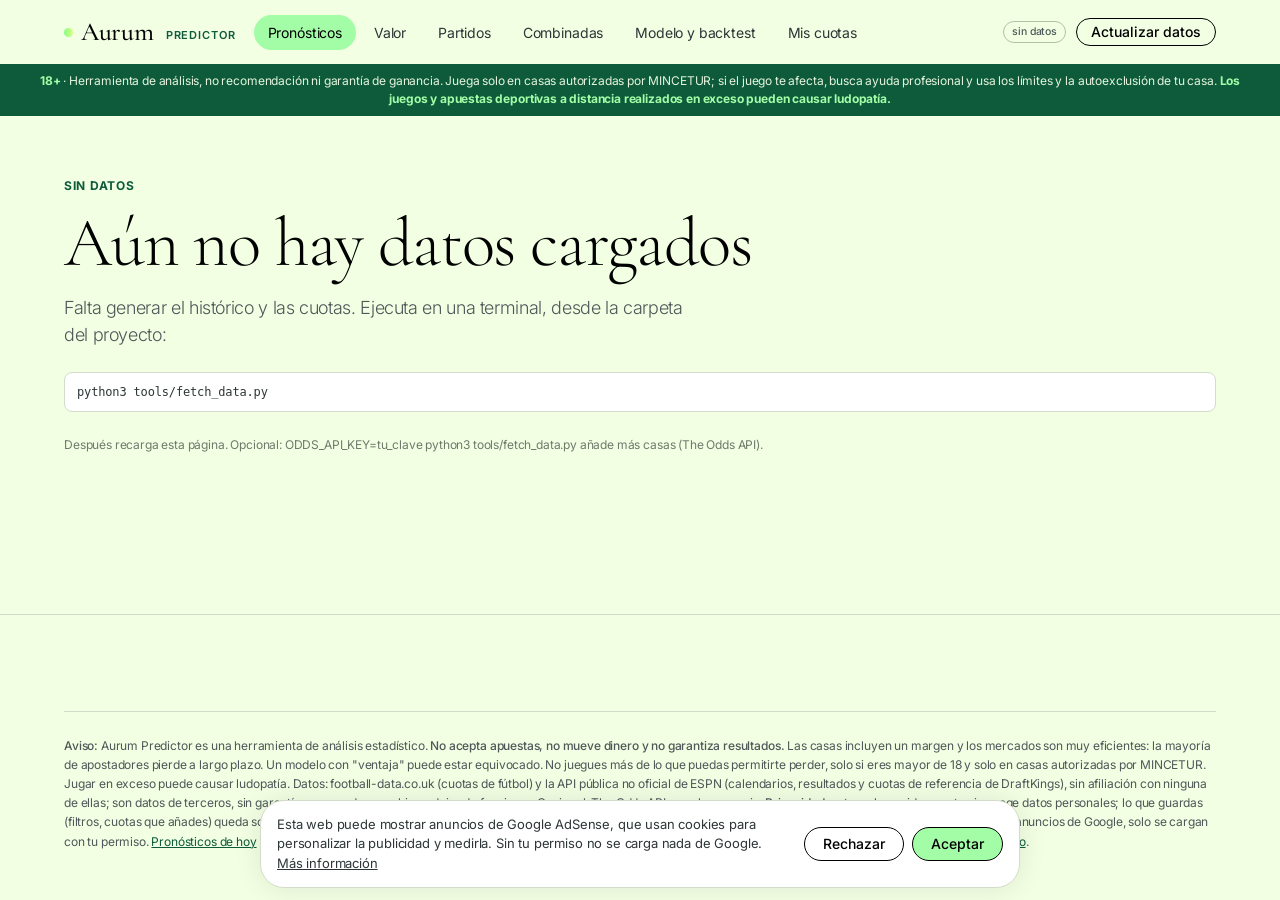
==== index.html @ 5bf23684 "corrección" ====
<!doctype html>
<html lang="es">
<head>
  <meta charset="utf-8">
  <meta name="viewport" content="width=device-width, initial-scale=1">
  <title>Aurum Predictor · Pronósticos por deporte</title>
  <meta name="description" content="Compara cuotas y probabilidades de eventos deportivos con análisis estadístico. No es una recomendación ni acepta apuestas.">
  <meta name="theme-color" content="#08080a">
  <link rel="canonical" href="https://aurum-predictor.com/">
  <meta property="og:type" content="website"><meta property="og:locale" content="es_PE"><meta property="og:site_name" content="Aurum Predictor">
  <meta property="og:title" content="Aurum Predictor · Pronósticos por deporte"><meta property="og:description" content="Compara cuotas y probabilidades de eventos deportivos con análisis estadístico. No es una recomendación ni acepta apuestas."><meta property="og:url" content="https://aurum-predictor.com/">
  <script type="application/ld+json">{"@context":"https://schema.org","@type":"WebSite","name":"Aurum Predictor","url":"https://aurum-predictor.com/","inLanguage":"es-PE","description":"Probabilidades y cuota justa de eventos deportivos con análisis estadístico. No acepta apuestas."}</script>
  <link rel="icon" href="data:image/svg+xml,%3Csvg xmlns='http://www.w3.org/2000/svg' viewBox='0 0 32 32'%3E%3Crect width='32' height='32' rx='8' fill='%2308080a'/%3E%3Ccircle cx='16' cy='16' r='6' fill='%23cc9166'/%3E%3C/svg%3E">
  <link rel="stylesheet" href="css/styles.css">
  <link rel="stylesheet" href="css/predictor.css">
</head>
<body>
  <header class="top">
    <div class="top-in">
      <a class="logo" href="#/" aria-label="Aurum Predictor, inicio"><i></i>Aurum<span class="logo-sub">Predictor</span></a>
      <nav class="main" id="nav" aria-label="Principal">
        <a href="#/" data-r="home">Pronósticos</a>
        <a href="#/valor" data-r="valor">Valor</a>
        <a href="#/partidos" data-r="partidos">Partidos</a>
        <a href="#/combinadas" data-r="combinadas">Combinadas</a>
        <a href="#/modelo" data-r="modelo">Modelo y backtest</a>
        <a href="#/cuotas" data-r="cuotas">Mis cuotas</a>
      </nav>
      <div class="top-actions"><span class="tag" id="fresh" title="Antigüedad de los datos">cargando…</span><button class="btn btn-ghost" id="refresh" style="padding:6px 14px" title="Descarga cuotas, calendarios y resultados nuevos">Actualizar datos</button></div>
      <button class="icon-btn menu-btn" id="menu" aria-label="Menú" aria-expanded="false">☰</button>
    </div>
  </header>

  <div class="safebar"><span><b>18+</b> · Herramienta de análisis, no recomendación ni garantía de ganancia. Juega solo en casas autorizadas por MINCETUR; si el juego te afecta, busca ayuda profesional y usa los límites y la autoexclusión de tu casa. <b>Los juegos y apuestas deportivas a distancia realizados en exceso pueden causar ludopatía.</b></span></div>

  <main id="view"><div class="wrap pg"><p class="muted">Cargando datos…</p><noscript><p>Aurum Predictor estima probabilidades y cuotas justas de eventos deportivos. Activa JavaScript para usar el comparador o entra a <a href="ligas/">los pronósticos por liga</a>.</p></noscript></div></main>

  <footer class="foot">
    <div class="wrap">
      <p class="legal"><b>Aviso:</b> Aurum Predictor es una herramienta de análisis estadístico. <b>No acepta apuestas, no mueve dinero y no garantiza resultados.</b> Las casas incluyen un margen y los mercados son muy eficientes: la mayoría de apostadores pierde a largo plazo. Un modelo con "ventaja" puede estar equivocado. No juegues más de lo que puedas permitirte perder, solo si eres mayor de 18 y solo en casas autorizadas por MINCETUR. Jugar en exceso puede causar ludopatía. Datos: football-data.co.uk (cuotas de fútbol) y la API pública no oficial de ESPN (calendarios, resultados y cuotas de referencia de DraftKings), sin afiliación con ninguna de ellas; son datos de terceros, sin garantía, que pueden cambiar o dejar de funcionar. Opcional: The Odds API con clave propia. <b>Privacidad:</b> esta web no pide cuenta ni recoge datos personales; lo que guardas (filtros, cuotas que añades) queda solo en tu navegador. El alojamiento web y Google Fonts (tipografías) pueden registrar tu dirección IP al cargar la página. Si la web muestra anuncios de Google, solo se cargan con tu permiso. <a href="pronosticos-hoy/" style="text-decoration:underline">Pronósticos de hoy</a> · <a href="pronosticos-manana/" style="text-decoration:underline">de mañana</a> · <a href="ligas/" style="text-decoration:underline">Pronósticos por liga</a> · <a href="guias/" style="text-decoration:underline">Guías</a> · <a href="metodologia/" style="text-decoration:underline">Metodología</a> · <a href="acerca/" style="text-decoration:underline">Acerca de</a> · <a href="contacto/" style="text-decoration:underline">Contacto</a> · <a href="privacidad.html" style="text-decoration:underline">Privacidad y cookies</a> · <a href="#" id="cookie-settings" hidden style="text-decoration:underline">Cookies</a> · <a href="casino.html" style="text-decoration:underline">Prototipo anterior del casino</a>.</p>
    </div>
  </footer>

  <script src="js/model.js?v=19"></script>
  <script src="js/multimodel.js?v=19"></script>
  <script src="js/math.js"></script>
  <script src="js/core.js"></script>
  <script>
    // Los datos se recargan siempre (sin caché) para ver lo último que dejó tools/fetch_*.py
    ['history', 'fixtures', 'backtest', 'multi', 'backtest_multi', 'casas_peru', 'odds_api'].forEach(function (n) {
      document.write('<script src="data/' + n + '.js?t=' + Date.now() + '" onerror="window.__noData=' + (n === 'history' || n === 'fixtures' ? 'true' : 'false') + '"><\/script>');
    });
  </script>
  <script src="js/flags.js?v=19"></script>
  <script src="js/pronosticos.js?v=19"></script>
  <script src="js/predictor.js?v=19"></script>
  <script src="js/ads.js?v=19"></script>
</body>
</html>
---- css/styles.css ----
/* Aurum · sistema "Swap" (DESIGN-3): lienzo menta, serif fina arriba (Cormorant Garamond ≥28px), Inter debajo, píldoras lima, tarjetas blancas de 24px con sombra suave.
   Los nombres de variable vienen del tema oscuro anterior; ahora significan: obsidian = lienzo, onyx/carbon = superficies, graphite/slate = bordes, white = tinta fuerte. */
@import url('https://fonts.googleapis.com/css2?family=Inter:wght@300;400;500;600;700&family=Cormorant+Garamond:wght@300;400;500;600&display=swap');

:root {
  --obsidian: #f2ffe3; --onyx: #ffffff; --carbon: #ebf7da; --graphite: #d3dcc8; --slate: #b4bfa9; --smoke: #9cb0a8;
  --ash: #6f7a6c; --steel: #838676; --fog: #4d5859; --mist: #3a4546; --silver: #2d3637; --bone: #000000; --white: #000000;
  --copper: #0d5b3b; --amber: #8a4f12; --sage: #11704a; --rose: #b3343f;
  --lime: #a3fda7; --lime-grad: linear-gradient(90deg, rgb(130,255,135), rgb(163,253,167) 50%, rgb(222,255,130));
  --forest: #0d5b3b; --pine: #083a26; --shadow: 0 0 28px rgba(0,0,0,.09);
  --gild: linear-gradient(90deg, rgb(130,255,135), rgb(222,255,130));
  --serif: 'Cormorant Garamond', 'Playfair Display', 'Libre Caslon Display', Georgia, serif;
  --sans: 'Inter', ui-sans-serif, system-ui, -apple-system, 'Segoe UI', Roboto, sans-serif;
  --max: 1200px; --r-card: 24px; --r-pill: 9999px;
}
* { box-sizing: border-box; margin: 0; }
html { scroll-behavior: smooth; }
body { background: var(--obsidian); color: var(--bone); font: 400 16px/1.5 var(--sans); -webkit-font-smoothing: antialiased; min-height: 100vh; overflow-x: hidden; }
a { color: inherit; text-decoration: none; }
button { font: inherit; color: inherit; cursor: pointer; background: none; border: 0; }
button:disabled { opacity: .45; cursor: not-allowed; }
:focus-visible { outline: 2px solid var(--white); outline-offset: 2px; }
.serif { font-family: var(--serif); font-weight: 400; letter-spacing: .01em; }
.muted { color: var(--fog); }
.pos { color: var(--sage); } .neg { color: var(--rose); }
.wrap { max-width: var(--max); margin: 0 auto; padding: 0 24px; }
.eyebrow { font: 600 13px/1 var(--sans); letter-spacing: -.02em; color: var(--copper); text-transform: uppercase; }
.eyebrow.dim { color: var(--fog); }

/* ---------- Botones / pills ---------- */
.btn { display: inline-flex; align-items: center; justify-content: center; gap: 8px; padding: 10px 20px; border-radius: var(--r-pill); font: 500 14px/1 var(--sans); white-space: nowrap; transition: opacity .15s, background .15s; }
.btn-primary { background: var(--white); color: #000; }
.btn-primary:hover:not(:disabled) { opacity: .88; }
.btn-ghost { border: 1px solid var(--white); color: var(--white); }
.btn-ghost:hover:not(:disabled) { background: rgba(255,255,255,.08); }
.btn-lg { padding: 14px 28px; font-size: 15px; }
.btn-block { width: 100%; }
.pill { display: inline-flex; align-items: center; padding: 6px 12px; border: 1px solid var(--steel); border-radius: var(--r-pill); font: 500 13px/1 var(--sans); color: var(--bone); transition: background .15s, border-color .15s; }
button.pill:hover { border-color: var(--white); }
.pill.on { background: var(--white); color: #000; border-color: var(--white); }
.chip-btn { padding: 6px 10px; border: 1px solid var(--slate); border-radius: var(--r-pill); font: 500 12px/1 var(--sans); color: var(--silver); }
.chip-btn:hover:not(:disabled) { border-color: var(--steel); color: var(--white); }
.icon-btn { width: 32px; height: 32px; border-radius: 50%; border: 1px solid var(--slate); color: var(--fog); }
.icon-btn:hover { color: var(--white); border-color: var(--steel); }
.tag { display: inline-block; padding: 2px 8px; border: 1px solid var(--slate); border-radius: var(--r-pill); font: 500 11px/1.5 var(--sans); color: var(--fog); }
.tag.ok { border-color: rgba(143,181,154,.5); color: var(--sage); }

/* ---------- Cabecera ---------- */
header.top { position: sticky; top: 0; z-index: 40; background: rgba(242,255,227,.88); backdrop-filter: blur(14px); border-bottom: 1px solid var(--graphite); }
.top-in { max-width: var(--max); margin: 0 auto; padding: 0 24px; height: 64px; display: flex; align-items: center; gap: 28px; }
.logo { font: 400 26px/1 var(--serif); letter-spacing: .02em; display: flex; align-items: center; gap: 8px; }
.logo i { width: 9px; height: 9px; border-radius: 50%; background: var(--gild); display: inline-block; }
nav.main { display: flex; gap: 4px; flex: 1; }
nav.main a { padding: 6px 12px; font-size: 14px; color: var(--fog); border-radius: 2px; position: relative; }
nav.main a:hover, nav.main a.on { color: var(--white); }
nav.main a.on::after { content: ''; position: absolute; left: 12px; right: 12px; bottom: -1px; height: 2px; background: var(--white); border-radius: 2px; }
.top-actions { display: flex; align-items: center; gap: 10px; }
.balance { display: flex; align-items: center; gap: 10px; padding: 6px 6px 6px 16px; border: 1px solid var(--slate); border-radius: var(--r-pill); font-size: 14px; font-weight: 500; }
.balance .amt { font-variant-numeric: tabular-nums; }
.menu-btn { display: none; }
.userbtn { display: flex; align-items: center; gap: 8px; padding: 4px 12px 4px 4px; border: 1px solid var(--slate); border-radius: var(--r-pill); font-size: 13px; }
.avatar { width: 28px; height: 28px; border-radius: 50%; background: var(--graphite); display: grid; place-items: center; font: 500 12px var(--sans); color: var(--bone); border: 1px solid var(--slate); }
.dropdown { position: absolute; right: 24px; top: 60px; width: 220px; background: var(--carbon); border: 1px solid var(--graphite); border-radius: var(--r-card); padding: 6px; z-index: 50; }
.dropdown a, .dropdown button { display: block; width: 100%; text-align: left; padding: 9px 12px; font-size: 14px; color: var(--silver); border-radius: 6px; }
.dropdown a:hover, .dropdown button:hover { background: var(--graphite); color: var(--white); }

/* ---------- Hero ---------- */
.hero { padding: 88px 0 0; }
.hero-in { display: grid; grid-template-columns: 1.05fr .95fr; gap: 48px; align-items: center; }
.hero h1 { font: 400 clamp(44px, 6.4vw, 88px)/1 var(--serif); letter-spacing: .01em; margin: 18px 0 24px; }
.hero h1 em { font-style: italic; }
.hero p.lead { font-size: 18px; font-weight: 300; line-height: 1.5; color: var(--fog); max-width: 480px; letter-spacing: -.02em; }
.cta-row { display: flex; gap: 12px; margin-top: 32px; flex-wrap: wrap; }
.chart-card { background: var(--onyx); border: 1px solid var(--graphite); border-radius: var(--r-card); padding: 24px; }
.chart-card .row { display: flex; justify-content: space-between; align-items: flex-start; gap: 12px; }
.chart-card .big { font: 500 clamp(30px, 7vw, 44px)/1.1 var(--sans); white-space: nowrap; letter-spacing: -.03em; font-variant-numeric: tabular-nums; }
.chart-card svg { width: 100%; height: 190px; margin-top: 16px; display: block; }
.chart-foot { display: flex; justify-content: space-between; margin-top: 8px; font-size: 13px; color: var(--fog); }
.draw { stroke-dasharray: 1000; stroke-dashoffset: 1000; animation: draw 2.6s .2s ease-out forwards; }
@keyframes draw { to { stroke-dashoffset: 0; } }

.stats { display: grid; grid-template-columns: repeat(4, 1fr); gap: 24px; padding: 72px 0 0; }
.stat { border-top: 1px solid var(--graphite); padding-top: 20px; }
.stat b { display: block; font: 400 44px/1.1 var(--serif); letter-spacing: .01em; }
.stat span { font-size: 14px; color: var(--fog); }

/* ---------- Secciones ---------- */
section.sec { padding-top: 120px; }
.sec-head { display: flex; justify-content: space-between; align-items: flex-end; gap: 24px; flex-wrap: wrap; margin-bottom: 32px; }
.sec-head h2 { font: 400 clamp(32px, 4.4vw, 52px)/1.13 var(--serif); letter-spacing: .01em; margin-top: 12px; }
.sec-head p { color: var(--fog); max-width: 460px; margin-top: 10px; font-weight: 300; }
.tools { display: flex; gap: 10px; flex-wrap: wrap; align-items: center; }
.search { padding: 8px 16px; background: transparent; border: 1px solid var(--slate); border-radius: var(--r-pill); color: var(--white); font: 400 14px var(--sans); width: 200px; }
.search::placeholder { color: var(--steel); }
.search:focus { outline: none; border-color: var(--white); }

.grid { display: grid; grid-template-columns: repeat(3, 1fr); gap: 16px; }
.gcard { display: block; background: var(--onyx); border: 1px solid var(--graphite); border-radius: var(--r-card); overflow: hidden; transition: border-color .2s, transform .2s; }
.gcard:hover { border-color: var(--smoke); transform: translateY(-2px); }
.gart { aspect-ratio: 16 / 10; position: relative; display: grid; place-items: center; background: radial-gradient(120% 90% at 50% 0%, var(--carbon), var(--onyx) 70%); border-bottom: 1px solid var(--graphite); overflow: hidden; }
.gart svg { width: 62%; height: 78%; }
.gart .play { position: absolute; inset: auto 14px 14px auto; opacity: 0; transition: opacity .2s; }
.gcard:hover .play { opacity: 1; }
.ginfo { padding: 18px 20px 20px; }
.ginfo .eyebrow { display: block; margin-bottom: 10px; }
.ginfo h3 { font: 500 20px/1.2 var(--sans); letter-spacing: -.03em; color: var(--white); }
.ginfo p { font-size: 14px; color: var(--fog); margin: 6px 0 14px; }
.gmeta { display: flex; gap: 8px; flex-wrap: wrap; }
.empty { grid-column: 1 / -1; text-align: center; padding: 56px 0; color: var(--fog); }

/* ---------- Promos / VIP / tablas ---------- */
.promos { display: grid; grid-template-columns: repeat(3, 1fr); gap: 16px; }
.promo { border: 1px solid var(--graphite); border-radius: var(--r-card); padding: 24px; background: var(--onyx); display: flex; flex-direction: column; gap: 12px; }
.promo h3 { font: 400 28px/1.2 var(--serif); letter-spacing: .01em; }
.promo p { font-size: 14px; color: var(--fog); flex: 1; }
.promo small { color: var(--ash); font-size: 12px; }
.tbl { width: 100%; border-collapse: collapse; font-size: 14px; }
.tbl th { text-align: left; font-weight: 500; color: var(--fog); padding: 10px 12px; border-bottom: 1px solid var(--graphite); }
.tbl td { padding: 11px 12px; border-bottom: 1px solid var(--graphite); color: var(--bone); }
.tbl .r { text-align: right; font-variant-numeric: tabular-nums; }
.tbl tr.me td { background: var(--carbon); }
.table-wrap { overflow-x: auto; }
.pad { padding: 20px 12px; }
.bar { height: 6px; border-radius: 6px; background: var(--graphite); overflow: hidden; margin-top: 8px; }
.bar > i { display: block; height: 100%; background: var(--gild); border-radius: 6px; }

/* ---------- Páginas de contenido ---------- */
.page { padding: 56px 0 0; }
.page h1 { font: 400 clamp(36px, 5vw, 64px)/1.13 var(--serif); letter-spacing: .01em; margin: 12px 0 14px; }
.page .lead { color: var(--fog); font-weight: 300; font-size: 18px; max-width: 620px; letter-spacing: -.02em; }
.panel { background: var(--carbon); border: 1px solid var(--graphite); border-radius: var(--r-card); padding: 24px; }
.panel h3 { font: 500 18px/1.3 var(--sans); letter-spacing: -.03em; margin-bottom: 6px; }
.two { display: grid; grid-template-columns: 1fr 1fr; gap: 16px; margin-top: 32px; }
.stack > * + * { margin-top: 16px; }

/* ---------- Pantalla de juego ---------- */
.gm-head { display: flex; align-items: center; gap: 14px; padding: 32px 0 20px; flex-wrap: wrap; }
.gm-head h1 { font: 400 36px/1.1 var(--serif); letter-spacing: .01em; }
.gm-head .spacer { flex: 1; }
.gm { display: grid; grid-template-columns: 330px 1fr; border: 1px solid var(--graphite); border-radius: var(--r-card); background: var(--onyx); overflow: hidden; }
.gm-side { background: var(--carbon); padding: 20px; display: flex; flex-direction: column; gap: 16px; border-right: 1px solid var(--graphite); }
.gm-stage { padding: 24px; min-height: 480px; position: relative; display: flex; flex-direction: column; justify-content: center; min-width: 0; }
.field label { display: block; font: 500 13px/1 var(--sans); color: var(--fog); margin-bottom: 8px; letter-spacing: -.01em; }
.hint { display: block; margin-top: 6px; color: var(--ash); font-size: 12px; }
.bet-input { display: flex; align-items: center; gap: 6px; padding: 4px 6px 4px 14px; border: 1px solid var(--slate); border-radius: var(--r-pill); background: var(--obsidian); }
.bet-input:focus-within { border-color: var(--white); }
.bet-input .cur { color: var(--fog); font-size: 14px; }
.bet-input input { flex: 1; min-width: 0; background: transparent; border: 0; color: var(--white); font: 500 15px var(--sans); padding: 8px 0; -moz-appearance: textfield; }
.bet-input input:focus { outline: none; }
.bet-input input::-webkit-outer-spin-button, .bet-input input::-webkit-inner-spin-button { -webkit-appearance: none; }
.inp { width: 100%; padding: 10px 16px; border: 1px solid var(--slate); border-radius: var(--r-pill); background: var(--obsidian); color: var(--white); font: 400 15px var(--sans); }
.inp:focus { outline: none; border-color: var(--white); }
.seg { display: grid; grid-auto-flow: column; grid-auto-columns: 1fr; padding: 3px; border: 1px solid var(--slate); border-radius: var(--r-pill); background: var(--obsidian); }
.seg button { padding: 8px 0; border-radius: var(--r-pill); font: 500 13px var(--sans); color: var(--fog); }
.seg button.on { background: var(--graphite); color: var(--white); }
input[type=range] { -webkit-appearance: none; appearance: none; width: 100%; height: 6px; border-radius: 6px; background: var(--graphite); outline-offset: 6px; }
input[type=range]::-webkit-slider-thumb { -webkit-appearance: none; width: 22px; height: 22px; border-radius: 50%; background: var(--white); border: 0; cursor: grab; }
input[type=range]::-moz-range-thumb { width: 22px; height: 22px; border-radius: 50%; background: var(--white); border: 0; }
.kv { display: flex; justify-content: space-between; font-size: 13px; color: var(--fog); }
.kv b { color: var(--white); font-weight: 500; font-variant-numeric: tabular-nums; }
.result-line { min-height: 24px; text-align: center; font: 500 15px var(--sans); }
.big-num { font: 400 clamp(56px, 9vw, 88px)/1 var(--serif); letter-spacing: .01em; text-align: center; font-variant-numeric: tabular-nums; }
.under-stage { margin-top: 24px; }
.under-stage h3 { font: 500 16px var(--sans); margin-bottom: 8px; letter-spacing: -.02em; }

/* ---------- Modales / toasts ---------- */
.backdrop { position: fixed; inset: 0; background: rgba(8,30,18,.5); z-index: 100; display: grid; place-items: center; padding: 16px; overflow-y: auto; }
.modal { width: 100%; max-width: 460px; background: var(--carbon); border: 1px solid var(--slate); border-radius: var(--r-card); }
.modal.wide { max-width: 620px; }
.modal-head { display: flex; justify-content: space-between; align-items: center; padding: 20px 24px 0; }
.modal-head h3 { font-size: 28px; line-height: 1.2; }
.modal-body { padding: 16px 24px 24px; display: flex; flex-direction: column; gap: 14px; }
.warn-box { padding: 12px 14px; border: 1px solid var(--slate); border-radius: 8px; font-size: 13px; color: var(--mist); background: var(--obsidian); }
.warn-box b { color: var(--copper); font-weight: 600; }
.check { display: flex; gap: 10px; align-items: flex-start; font-size: 13px; color: var(--mist); }
.check input { margin-top: 3px; accent-color: #0d5b3b; }
.code { font: 12px/1.5 ui-monospace, SFMono-Regular, Menlo, monospace; word-break: break-all; padding: 10px 12px; background: var(--obsidian); border: 1px solid var(--graphite); border-radius: 8px; color: var(--silver); }
#toasts { position: fixed; right: 16px; bottom: 16px; z-index: 200; display: flex; flex-direction: column; gap: 8px; align-items: flex-end; }
.toast { background: var(--carbon); border: 1px solid var(--slate); border-radius: var(--r-pill); padding: 10px 18px; font-size: 14px; animation: in .25s ease-out; }
.toast.out { opacity: 0; transition: opacity .4s; }
.toast.warn { border-color: var(--copper); } .toast.bad { border-color: var(--rose); } .toast.win { border-color: var(--sage); color: var(--sage); }
@keyframes in { from { transform: translateY(10px); opacity: 0; } }

/* ---------- Footer ---------- */
footer.foot { margin-top: 160px; border-top: 1px solid var(--graphite); padding: 56px 0 40px; }
.foot-grid { display: grid; grid-template-columns: 1.6fr repeat(4, 1fr); gap: 32px; }
.foot h4 { font: 500 13px var(--sans); color: var(--fog); margin-bottom: 14px; }
.foot li { list-style: none; margin-bottom: 9px; font-size: 14px; color: var(--silver); }
.foot ul { padding: 0; margin: 0; }
.foot li a:hover { color: var(--white); }
.legal { margin-top: 40px; padding-top: 24px; border-top: 1px solid var(--graphite); font-size: 12px; line-height: 1.6; color: var(--ash); }
.legal b { color: var(--fog); font-weight: 500; }

/* ---------- Juego: Dados ---------- */
.dice-track { position: relative; height: 56px; margin: 40px 6px 8px; }
.dice-bar { position: absolute; inset: 22px 0 auto 0; height: 12px; border-radius: 12px; background: var(--graphite); overflow: hidden; }
.dice-bar i { position: absolute; top: 0; bottom: 0; background: var(--sage); opacity: .85; }
.dice-bar i.lose { background: var(--rose); opacity: .55; }
.dice-range { position: absolute; left: -11px; right: -11px; top: 16px; width: calc(100% + 22px); background: transparent; }
.dice-range::-webkit-slider-runnable-track { background: transparent; }
.dice-marker { position: absolute; top: -6px; width: 0; transition: left .5s cubic-bezier(.2,.8,.2,1), opacity .2s; opacity: 0; }
.dice-marker.show { opacity: 1; }
.dice-marker span { position: absolute; left: -20px; top: 0; width: 40px; padding: 4px 0; text-align: center; border-radius: 6px; font: 600 12px var(--sans); background: var(--white); color: #000; }
.dice-marker span::after { content: ''; position: absolute; left: 50%; top: 100%; border: 5px solid transparent; border-top-color: var(--white); transform: translateX(-50%); }
.dice-scale { display: flex; justify-content: space-between; font-size: 12px; color: var(--ash); margin: 0 4px; }
.dice-stats { display: grid; grid-template-columns: repeat(3, 1fr); gap: 12px; margin-top: 28px; }
.dice-stats .field { margin: 0; }
.ro { padding: 10px 16px; border: 1px solid var(--slate); border-radius: var(--r-pill); font-weight: 500; font-variant-numeric: tabular-nums; background: var(--obsidian); }

/* ---------- Crash ---------- */
.crash-wrap { position: relative; height: 380px; }
.crash-wrap canvas { width: 100%; height: 100%; display: block; }
.crash-mult { position: absolute; inset: 0; display: grid; place-content: center; text-align: center; pointer-events: none; }
.crash-mult .big-num.crashed { color: var(--rose); }
.crash-mult .big-num.cashed { color: var(--sage); }
.crash-mult small { color: var(--fog); font-size: 14px; margin-top: 4px; display: block; }
.crash-hist { display: flex; gap: 6px; flex-wrap: wrap; min-height: 28px; margin-bottom: 8px; }
.crash-hist .pill { padding: 4px 10px; font-size: 12px; }
.crash-hist .pill.hi { color: var(--sage); border-color: rgba(143,181,154,.5); }

/* ---------- Minas ---------- */
.mines-grid { display: grid; grid-template-columns: repeat(5, 1fr); gap: 10px; max-width: 460px; margin: 0 auto; width: 100%; }
.tile { aspect-ratio: 1; border-radius: 12px; background: var(--graphite); border: 1px solid var(--slate); display: grid; place-items: center; transition: transform .12s, background .2s, border-color .2s; }
.tile:hover:not(:disabled):not(.open) { background: var(--slate); transform: translateY(-2px); }
.tile svg { width: 46%; height: 46%; }
.tile.gem { background: var(--carbon); border-color: rgba(143,181,154,.5); }
.tile.mine { background: var(--carbon); border-color: var(--rose); }
.tile.ghost { opacity: .45; }
.tile:disabled { cursor: default; }
.tile.pop { animation: pop .28s ease-out; }
@keyframes pop { 0% { transform: scale(.7); } 60% { transform: scale(1.08); } 100% { transform: scale(1); } }

/* ---------- Ruleta ---------- */
.roul { display: grid; grid-template-columns: minmax(0, 1fr); gap: 24px; justify-items: center; }
.roul .rboard { width: 100%; }
.roul .rhist { justify-content: center; }
.wheel-box { position: relative; width: 220px; height: 220px; }
.wheel-box::before { content: ''; position: absolute; left: 50%; top: -6px; transform: translateX(-50%); border: 8px solid transparent; border-top: 12px solid var(--white); z-index: 2; }
.wheel { width: 100%; height: 100%; transition: transform 4.2s cubic-bezier(.12,.6,.1,1); }
.rboard { overflow-x: auto; }
.rtable { display: grid; grid-template-columns: 44px repeat(12, minmax(34px, 1fr)) 52px; grid-template-rows: repeat(3, 40px) 34px 34px; gap: 3px; min-width: 560px; }
.rc { position: relative; display: grid; place-items: center; font: 500 13px var(--sans); border-radius: 6px; border: 1px solid var(--slate); background: var(--graphite); color: var(--bone); }
.rc:hover:not(:disabled) { border-color: var(--white); }
.rc.red { background: #3a1d22; border-color: #5a2a31; }
.rc.black { background: #0d0d10; }
.rc.green { background: #1d3226; border-color: #2f5440; }
.rc.hit { outline: 2px solid var(--white); }
.rc .stk { position: absolute; top: 2px; right: 2px; min-width: 18px; height: 18px; padding: 0 4px; border-radius: 9px; background: var(--white); color: #000; font: 600 10px/18px var(--sans); text-align: center; }
.chips { display: flex; gap: 8px; flex-wrap: wrap; }
.chipsel { width: 40px; height: 40px; border-radius: 50%; border: 1px solid var(--steel); font: 600 12px var(--sans); }
.chipsel.on { background: var(--white); color: #000; border-color: var(--white); }
.rhist { display: flex; gap: 6px; margin-top: 14px; flex-wrap: wrap; }
.rhist span { width: 28px; height: 28px; border-radius: 50%; display: grid; place-items: center; font: 600 12px var(--sans); border: 1px solid var(--slate); }
.rhist .red { background: #3a1d22; } .rhist .green { background: #1d3226; } .rhist .black { background: #0d0d10; }

/* ---------- Tragaperras ---------- */
.slot-frame { max-width: 440px; margin: 0 auto; width: 100%; padding: 14px; border: 1px solid var(--slate); border-radius: 16px; background: var(--obsidian); }
.reels { display: grid; grid-template-columns: repeat(3, 1fr); gap: 10px; }
.reel { background: var(--carbon); border: 1px solid var(--graphite); border-radius: 10px; display: grid; grid-template-rows: repeat(3, 1fr); overflow: hidden; }
.cell { height: 92px; display: grid; place-items: center; font: 400 54px/1 var(--serif); border-bottom: 1px solid var(--graphite); transition: background .2s; }
.cell:last-child { border-bottom: 0; }
.cell.win { background: rgba(255,240,204,.07); }
.cell.spin { filter: blur(2px); opacity: .7; }
.s0 { color: var(--silver); } .s1 { color: var(--mist); } .s2 { color: var(--rose); } .s3 { color: var(--rose); } .s4 { color: var(--bone); } .s5 { color: #e5c981; } .s6 { color: var(--white); font-weight: 500; }
.paytable { display: grid; grid-template-columns: repeat(7, 1fr); gap: 8px; margin-top: 18px; text-align: center; font-size: 12px; color: var(--fog); }
.paytable b { display: block; font: 400 28px/1.1 var(--serif); }

/* ---------- Blackjack ---------- */
.felt { display: flex; flex-direction: column; gap: 28px; }
.hand-label { display: flex; justify-content: space-between; font-size: 13px; color: var(--fog); margin-bottom: 8px; }
.hand-label b { color: var(--white); font-weight: 500; }
.cards { display: flex; gap: 8px; min-height: 108px; flex-wrap: wrap; }
.card { width: 76px; height: 108px; border-radius: 8px; background: var(--bone); color: #111; padding: 8px 9px; display: flex; flex-direction: column; justify-content: space-between; font: 500 20px/1 var(--serif); animation: deal .3s ease-out; }
.card .sm { font-size: 24px; align-self: flex-end; line-height: 1; }
.card.red { color: #a8323d; }
.card.back { background: repeating-linear-gradient(45deg, var(--graphite) 0 6px, var(--carbon) 6px 12px); border: 1px solid var(--slate); }
@keyframes deal { from { transform: translateY(-14px) scale(.96); opacity: 0; } }
.bj-actions { display: grid; grid-template-columns: repeat(3, 1fr); gap: 8px; }

/* ---------- Responsive ---------- */
@media (max-width: 960px) {
  nav.main { display: none; }
  nav.main.open { display: flex; position: absolute; top: 64px; left: 0; right: 0; flex-direction: column; background: var(--obsidian); padding: 8px 24px 16px; border-bottom: 1px solid var(--graphite); }
  .menu-btn { display: inline-block; margin-left: auto; }
  .top-in { gap: 12px; }
  .hero { padding-top: 48px; } .hero-in { grid-template-columns: 1fr; }
  .stats { grid-template-columns: repeat(2, 1fr); }
  .grid, .promos { grid-template-columns: repeat(2, 1fr); }
  .gm { grid-template-columns: 1fr; } .gm-side { border-right: 0; border-bottom: 1px solid var(--graphite); }
  .foot-grid { grid-template-columns: 1fr 1fr; }
  .two { grid-template-columns: 1fr; }
  section.sec { padding-top: 88px; }
}
@media (max-width: 600px) {
  .wrap, .top-in { padding: 0 16px; }
  .grid, .promos { grid-template-columns: 1fr; }
  .stat b { font-size: 32px; }
  .userbtn .nm { display: none; }
  .dice-stats { grid-template-columns: 1fr; }
  .gm-stage { padding: 16px; }
  .cell { height: 76px; font-size: 44px; }
  .search { width: 100%; }
  .top-actions .btn-ghost:first-child:nth-last-child(2) { display: none; }
  .logo { font-size: 22px; }
  .balance { padding-left: 12px; gap: 6px; }
  .dropdown { right: 16px; }
  .crash-wrap { height: 300px; }
}
@media (prefers-reduced-motion: reduce) { * { animation-duration: .01ms !important; transition-duration: .01ms !important; } .draw { stroke-dashoffset: 0; } }
---- css/predictor.css ----
/* Aurum Predictor · extensiones del sistema (mismos tokens que styles.css) */
.logo-sub { font: 600 11px/1 var(--sans); letter-spacing: .08em; text-transform: uppercase; color: var(--copper); margin-left: 4px; align-self: flex-end; padding-bottom: 4px; }
.pg { padding: 56px 0 0; }
.pg h1 { font: 400 clamp(36px, 5.4vw, 72px)/1.05 var(--serif); letter-spacing: .01em; margin: 14px 0 16px; }
.pg h1 em { font-style: italic; }
.pg .lead { color: var(--fog); font-weight: 300; font-size: 18px; max-width: 640px; letter-spacing: -.02em; }
.pg h2 { font: 400 clamp(28px, 3.4vw, 40px)/1.15 var(--serif); letter-spacing: .01em; }
.kpis { display: grid; grid-template-columns: repeat(4, 1fr); gap: 24px; margin-top: 40px; }
.filters { display: flex; flex-wrap: wrap; gap: 12px 20px; align-items: flex-end; margin: 40px 0 20px; padding: 16px 20px; border: 1px solid var(--graphite); border-radius: var(--r-card); background: var(--onyx); }
.filters .field { min-width: 130px; }
.filters .field label { margin-bottom: 6px; }
.filters .inp { padding: 8px 14px; font-size: 14px; }
.filters select.inp { appearance: none; -webkit-appearance: none; padding-right: 34px; max-width: 100%; background-image: url("data:image/svg+xml,%3Csvg xmlns='http://www.w3.org/2000/svg' width='12' height='8' viewBox='0 0 12 8'%3E%3Cpath d='M1 1l5 5 5-5' fill='none' stroke='%23acafb9' stroke-width='1.6'/%3E%3C/svg%3E"); background-repeat: no-repeat; background-position: right 14px center; cursor: pointer; }
.filters select.inp option { background: var(--carbon); color: var(--white); }
.filters .field { flex: 1 1 200px; }
.filters .field .search { width: 100%; }
.leagues { display: flex; flex-wrap: wrap; gap: 8px; }
.sec-t { display: flex; justify-content: space-between; align-items: baseline; gap: 16px; flex-wrap: wrap; margin: 40px 0 14px; }
.rowlink { cursor: pointer; }
.rowlink:hover td { background: var(--carbon); }
.tbl td small { color: var(--fog); display: block; }
.ev-pos { color: var(--sage); font-weight: 600; } .ev-neg { color: var(--rose); }
.badge { display: inline-block; padding: 1px 8px; border: 1px solid var(--slate); border-radius: var(--r-pill); font-size: 11px; color: var(--fog); }
.badge.val { border-color: rgba(143,181,154,.55); color: var(--sage); }
.badge.warn { border-color: rgba(204,145,102,.6); color: var(--copper); }
.odds-best { color: var(--white); font-weight: 600; background: rgba(255,240,204,.07); }
.pbar { position: relative; height: 8px; border-radius: 8px; background: var(--graphite); margin: 6px 0 2px; }
.pbar i { position: absolute; left: 0; top: 0; bottom: 0; border-radius: 8px; background: var(--steel); opacity: .7; }
.pbar b { position: absolute; top: -3px; bottom: -3px; width: 2px; background: var(--white); border-radius: 2px; }
.pgrid { display: grid; grid-template-columns: 1.15fr 1fr; gap: 16px; margin-top: 28px; }
.evcard { display: grid; grid-template-columns: 1fr auto; gap: 8px 16px; padding: 16px 0; border-bottom: 1px solid var(--graphite); align-items: center; cursor: pointer; }
.evcard:hover { background: var(--carbon); }
.evcard .teams { font: 500 16px/1.3 var(--sans); letter-spacing: -.02em; }
.evcard .meta { font-size: 12px; color: var(--fog); }
.evcard .odds3 { display: flex; gap: 6px; }
.odd { min-width: 54px; text-align: center; padding: 6px 8px; border: 1px solid var(--slate); border-radius: var(--r-pill); font: 500 13px var(--sans); font-variant-numeric: tabular-nums; }
.odd small { display: block; font-size: 10px; color: var(--fog); font-weight: 400; }
.odd.v { border-color: rgba(143,181,154,.6); color: var(--sage); }
.heat { display: grid; grid-template-columns: 28px repeat(7, 1fr); gap: 3px; font-size: 11px; }
.heat div { aspect-ratio: 1.3; display: grid; place-items: center; border-radius: 4px; background: var(--graphite); color: var(--bone); font-variant-numeric: tabular-nums; }
.heat .ax { background: none; color: var(--ash); aspect-ratio: auto; }
.parlay { border: 1px solid var(--graphite); border-radius: var(--r-card); padding: 18px 20px; background: var(--onyx); margin-bottom: 12px; }
.parlay .leg { display: flex; justify-content: space-between; gap: 12px; padding: 8px 0; border-bottom: 1px solid var(--graphite); font-size: 14px; }
.parlay .leg:last-of-type { border-bottom: 0; }
.parlay .tot { display: flex; gap: 24px; flex-wrap: wrap; margin-top: 10px; font-size: 13px; color: var(--fog); }
.parlay .tot b { color: var(--white); font-weight: 500; }
.note { padding: 14px 16px; border: 1px solid var(--slate); border-radius: 8px; background: var(--obsidian); font-size: 13px; color: var(--mist); }
.note b { color: var(--copper); font-weight: 600; }
.formrow { display: grid; grid-template-columns: repeat(auto-fit, minmax(110px, 1fr)); gap: 10px; align-items: end; }
.mt { margin-top: 24px; }
@media (max-width: 960px) { .pgrid { grid-template-columns: 1fr; } .kpis { grid-template-columns: repeat(2, 1fr); } .pg { padding-top: 36px; } }
@media (max-width: 600px) { .evcard { grid-template-columns: 1fr; } .filters .field { min-width: 100%; } }

.safebar { background: var(--onyx); border-bottom: 1px solid var(--graphite); font-size: 12px; color: var(--fog); padding: 8px 24px; text-align: center; }
.safebar b { color: var(--copper); }
.safebar a { text-decoration: underline; }
.tag.warn { border-color: var(--copper); color: var(--copper); }

.pickline { font: 500 18px/1.25 var(--sans); letter-spacing: -.02em; color: var(--white); }
.evcard.pick { grid-template-columns: 1fr auto; }
@media (max-width: 600px) { .evcard.pick > div:nth-child(2) { text-align: left !important; } }

@media (max-width: 600px) { #refresh { display: none; } }

.tbl th small { display: block; font-weight: 400; color: var(--fog); font-size: 11px; }
.tbl td.odds-best small { color: var(--copper); }

/* Celular: las ventanas (detalle de evento, actualizar datos) nunca deben ser más anchas que la pantalla */
.backdrop { grid-template-columns: minmax(0, 1fr); }
.modal, .modal.wide { min-width: 0; max-width: min(620px, 100%); }
.modal-body { min-width: 0; }
.modal-body > * { min-width: 0; }
.modal .table-wrap { max-width: 100%; }
@media (max-width: 600px) { .modal-head h3 { font-size: 22px; } .modal-head, .modal-body { padding-left: 16px; padding-right: 16px; } }

/* Aviso de cookies de publicidad (solo aparece si hay anuncios configurados) y página de privacidad */
#cookie-bar { position: fixed; left: 12px; right: 12px; bottom: 12px; z-index: 50; max-width: 760px; margin: 0 auto; background: var(--carbon); border: 1px solid var(--slate); border-radius: var(--r-card); padding: 14px 16px; display: flex; gap: 14px; align-items: center; flex-wrap: wrap; font-size: 13px; color: var(--silver); box-shadow: 0 8px 30px rgba(0,0,0,.5); }
#cookie-bar p { flex: 1 1 280px; min-width: 0; }
#cookie-bar a { text-decoration: underline; }
#cookie-bar .cookie-btns { display: flex; gap: 8px; flex: 0 0 auto; }
#cookie-bar .btn { padding: 9px 18px; }
.legal-page { max-width: 760px; }
.legal-page h1 { font: 400 32px/1.2 var(--serif); margin: 8px 0 6px; }
.legal-page h2 { font: 500 18px/1.3 var(--sans); margin: 26px 0 8px; color: var(--white); }
.legal-page p, .legal-page li { color: var(--silver); font-size: 15px; margin-bottom: 8px; }
.legal-page ul { padding-left: 20px; }
.legal-page a { text-decoration: underline; }
.legal-page.seo-page { max-width: 960px; }
.seo-page .tbl td.r, .seo-page .tbl th.r { text-align: right; }
.pgrid2 { display: grid; grid-template-columns: 1fr 1fr; gap: 8px 28px; }
.pgrid2 > div { min-width: 0; }
.seo-page h3 { font: 500 16px/1.3 var(--sans); color: var(--white); margin: 6px 0; }
.seo-page li { overflow-wrap: anywhere; }
@media (max-width: 640px) { .pgrid2 { grid-template-columns: 1fr; } }

/* ================= Tema Swap (DESIGN-3): ajustes sobre los componentes ================= */
body { letter-spacing: -.01em; }
.serif, .pg h1, .pg h2, .hero h1, .sec-head h2, .page h1, .legal-page h1, .stat b, .promo h3 { font-weight: 300; letter-spacing: -.017em; }
.pg h1 { line-height: .98; }
.pg h1 em { font-style: italic; background: linear-gradient(90deg, #0d5b3b, #1a9a5c 55%, #5aa832); -webkit-background-clip: text; background-clip: text; color: transparent; -webkit-text-fill-color: transparent; padding-right: .06em; }
.logo { font-weight: 500; letter-spacing: -.01em; }
.eyebrow { color: var(--forest); font-weight: 700; font-size: 12px; letter-spacing: .06em; }
.eyebrow.dim { color: var(--fog); }
header.top { border-bottom: 0; }
nav.main a { color: var(--silver); border-radius: var(--r-pill); }
nav.main a:hover { background: rgba(13,91,59,.08); color: var(--white); }
nav.main a.on { background: var(--lime); color: #000; }
nav.main a.on::after { display: none; }
.btn-primary, .pill.on, .chipsel.on { background: var(--lime); color: #000; border: 1px solid #000; }
.btn-primary:hover:not(:disabled) { background: #8ef994; opacity: 1; }
.btn-ghost { border: 1px solid #000; color: #000; }
.btn-ghost:hover:not(:disabled) { background: rgba(0,0,0,.06); }
.pill { border-color: #000; color: #000; background: transparent; }
button.pill:hover { background: rgba(163,253,167,.45); border-color: #000; }
.tag { border-color: var(--slate); color: var(--fog); }
.tag.ok { border-color: rgba(17,112,74,.5); color: var(--sage); }
.tag.warn, .badge.warn { border-color: rgba(138,79,18,.55); color: var(--amber); }
.badge.val, .odd.v { border-color: rgba(17,112,74,.55); color: var(--sage); }
.badge { border-color: var(--slate); }
.note b, .safebar b, .warn-box b, .tbl td.odds-best small { color: var(--forest); }
.odds-best { background: rgba(163,253,167,.4); color: #000; }
.cell.win { background: rgba(163,253,167,.35); }
.safebar { background: var(--forest); border-bottom: 0; color: #e6f4de; }
.safebar b { color: var(--lime); }
.safebar a { color: #fff; }
.filters, .chart-card, .gcard, .promo, .parlay, .panel, .evcard, .kpi, .note, .warn-box { box-shadow: var(--shadow); }
.filters, .chart-card, .gcard, .promo, .parlay, .panel { background: #fff; border-color: transparent; }
.note, .warn-box, .code { background: #fff; border-color: var(--graphite); }
.evcard { background: transparent; box-shadow: none; }
.evcard:hover, .rowlink:hover td { background: rgba(163,253,167,.28); }
.pbar { background: var(--graphite); }
.pbar i { opacity: 1; }
.inp, .search, .bet-input, .seg, .ro { background: #fff; border-color: var(--slate); color: #000; }
.inp:focus, .search:focus, .bet-input:focus-within { border-color: #000; box-shadow: 0 0 0 3px rgba(163,253,167,.7); }
.search::placeholder { color: #838676; }
.seg button.on { background: var(--lime); color: #000; }
.filters select.inp option { background: #fff; color: #000; }
.filters select.inp { background-color: #fff; background-image: url("data:image/svg+xml,%3Csvg xmlns='http://www.w3.org/2000/svg' width='12' height='8' viewBox='0 0 12 8'%3E%3Cpath d='M1 1l5 5 5-5' fill='none' stroke='%23000' stroke-width='1.6'/%3E%3C/svg%3E"); }
.dropdown { background: #fff; box-shadow: var(--shadow); border-color: var(--graphite); }
.dropdown a:hover, .dropdown button:hover { background: rgba(163,253,167,.35); }
.tbl th { color: var(--fog); }
.tbl td, .tbl th { border-color: var(--graphite); }
.ev-pos { color: var(--sage); } .ev-neg { color: var(--rose); }
.toast { background: #fff; color: #000; box-shadow: var(--shadow); }
#cookie-bar { background: #fff; border-color: var(--graphite); box-shadow: var(--shadow); color: var(--silver); }
#cookie-bar .btn:last-child { background: var(--lime); border-color: #000; }
.foot, footer.foot { border-top: 1px solid var(--graphite); }
.foot .legal, .legal { color: var(--fog); }
.legal a, .foot a { color: var(--forest); }
.legal-page p, .legal-page li { color: var(--silver); }
.backdrop .modal, .modal { background: #fff; border-color: var(--graphite); box-shadow: var(--shadow); }
::selection { background: var(--lime); color: #000; }
:focus-visible { outline: 2px solid #000; outline-offset: 2px; }
input[type=range] { accent-color: #0d5b3b; }
nav.main { align-items: center; }
nav.main a { white-space: nowrap; padding: 7px 14px; }
.top-in { gap: 18px; }
.serif, .pg h1, .pg h2, .hero h1, .sec-head h2, .page h1, .legal-page h1, .stat b, .promo h3, .logo, .big-num, .paytable b, .cell, .card { font-variant-numeric: lining-nums; font-feature-settings: "lnum" 1; }
.stat b { font-size: 52px; }
.top-actions .tag { white-space: nowrap; font-size: 10.5px; }
.top-actions { flex-shrink: 0; }
.wrap.pg { padding-left: 24px; padding-right: 24px; }
@media (max-width: 600px) { .wrap.pg { padding-left: 16px; padding-right: 16px; } }
.crest { width: 22px; height: 22px; object-fit: contain; vertical-align: -5px; margin: 0 6px 0 0; border-radius: 3px; }
.flag { width: 16px; height: 16px; vertical-align: -3px; margin-right: 6px; border-radius: 50%; object-fit: cover; }
.flag-emoji { margin-right: 2px; }
.seo-page h1 .flag { width: 28px; height: 28px; vertical-align: -3px; }
.seo-page h2 .flag { width: 20px; height: 20px; }
.flag.ath { width: 20px; height: 20px; vertical-align: -5px; margin-right: 6px; }

/* ---------- Combinada probable del día ---------- */
.combo { margin: 24px 0; border-radius: var(--r-card); overflow: hidden; box-shadow: var(--shadow); background: var(--onyx); }
.combo-h { display: flex; justify-content: space-between; align-items: center; gap: 16px; flex-wrap: wrap; padding: 22px 24px; background: #111; color: #fff; }
.combo-h .inp { width: auto; min-width: 150px; }
.combo-t { font: 600 26px/1.1 var(--sans); letter-spacing: -.03em; color: #fff; }
.combo-t::after { content: ''; display: block; width: 64px; height: 4px; margin-top: 10px; border-radius: 4px; background: var(--lime-grad); }
.combo-s { margin-top: 6px; font-size: 12px; letter-spacing: .08em; text-transform: uppercase; color: #a9b3a5; }
.combo-b { padding: 20px 24px 24px; }
.combo-kpis { display: grid; grid-template-columns: 1fr 1fr; gap: 14px; margin-bottom: 18px; }
.combo-k { padding: 16px 18px; border-radius: 18px; background: var(--carbon); }
.combo-k.dark { background: #111; color: #fff; }
.combo-k.dark .eyebrow { color: var(--lime); } .combo-k.dark .meta { color: #a9b3a5; }
.combo-big { font: 700 44px/1.1 var(--sans); letter-spacing: -.04em; margin: 8px 0; font-variant-numeric: lining-nums; }
.combo-legs { display: grid; gap: 10px; }
.combo-leg { display: flex; justify-content: space-between; align-items: center; gap: 12px; padding: 14px 16px; border-radius: 16px; background: var(--carbon); cursor: pointer; }
.combo-leg:hover { background: var(--graphite); }
.combo-pick { font: 600 18px/1.25 var(--sans); letter-spacing: -.02em; }
.combo-p { font: 700 24px/1 var(--sans); letter-spacing: -.03em; }
@media (max-width: 600px) { .combo-kpis { grid-template-columns: 1fr; } .combo-t { font-size: 22px; } .combo-big { font-size: 36px; } }
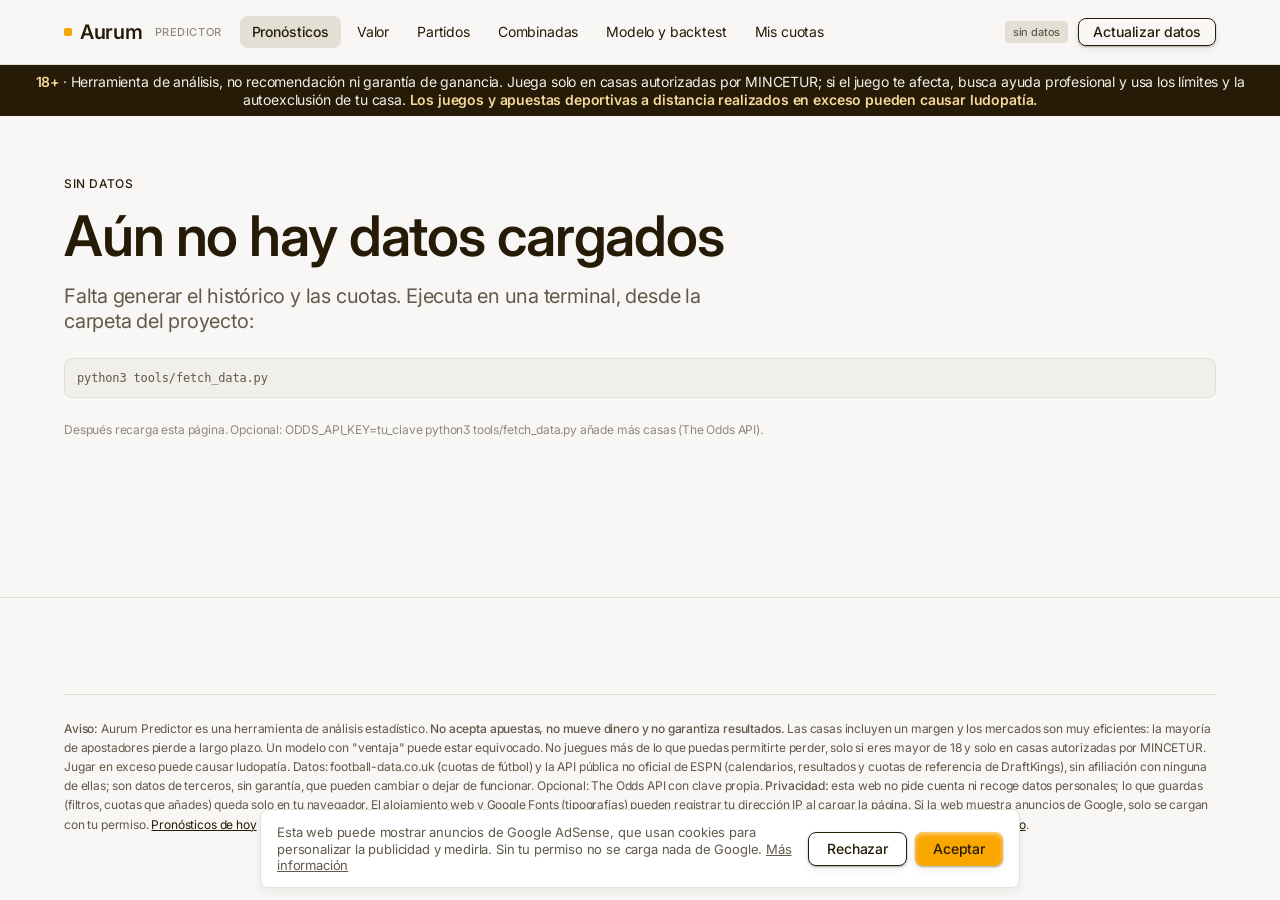
==== commit 4836c102: "Correcc2" ====
--- a/index.html
+++ b/index.html
@@ -5,7 +5,7 @@
   <meta name="viewport" content="width=device-width, initial-scale=1">
   <title>Aurum Predictor · Pronósticos por deporte</title>
   <meta name="description" content="Compara cuotas y probabilidades de eventos deportivos con análisis estadístico. No es una recomendación ni acepta apuestas.">
-  <meta name="theme-color" content="#08080a">
+  <meta name="theme-color" content="#f8f7f5">
   <link rel="canonical" href="https://aurum-predictor.com/">
   <meta property="og:type" content="website"><meta property="og:locale" content="es_PE"><meta property="og:site_name" content="Aurum Predictor">
   <meta property="og:title" content="Aurum Predictor · Pronósticos por deporte"><meta property="og:description" content="Compara cuotas y probabilidades de eventos deportivos con análisis estadístico. No es una recomendación ni acepta apuestas."><meta property="og:url" content="https://aurum-predictor.com/">
--- a/css/styles.css
+++ b/css/styles.css
@@ -1,17 +1,19 @@
-/* Aurum · sistema "Swap" (DESIGN-3): lienzo menta, serif fina arriba (Cormorant Garamond ≥28px), Inter debajo, píldoras lima, tarjetas blancas de 24px con sombra suave.
-   Los nombres de variable vienen del tema oscuro anterior; ahora significan: obsidian = lienzo, onyx/carbon = superficies, graphite/slate = bordes, white = tinta fuerte. */
-@import url('https://fonts.googleapis.com/css2?family=Inter:wght@300;400;500;600;700&family=Cormorant+Garamond:wght@300;400;500;600&display=swap');
+/* Aurum · sistema "Runway" (DESIGN-4): papel crema, tinta espresso y un solo acento ámbar; sombras marrones cálidas, radios de 8 px, Inter con pesos 400/492/584.
+   Los nombres de variable vienen del tema oscuro original; ahora significan: obsidian = lienzo crema, onyx = papel blanco, carbon = superficie sutil, graphite/slate = bordes de lino,
+   white/bone = tinta espresso, copper = ámbar (solo relleno), fog/mist/silver = texto secundario. */
+@import url('https://fonts.googleapis.com/css2?family=Inter:wght@100..900&display=swap');
 
 :root {
-  --obsidian: #f2ffe3; --onyx: #ffffff; --carbon: #ebf7da; --graphite: #d3dcc8; --slate: #b4bfa9; --smoke: #9cb0a8;
-  --ash: #6f7a6c; --steel: #838676; --fog: #4d5859; --mist: #3a4546; --silver: #2d3637; --bone: #000000; --white: #000000;
-  --copper: #0d5b3b; --amber: #8a4f12; --sage: #11704a; --rose: #b3343f;
-  --lime: #a3fda7; --lime-grad: linear-gradient(90deg, rgb(130,255,135), rgb(163,253,167) 50%, rgb(222,255,130));
-  --forest: #0d5b3b; --pine: #083a26; --shadow: 0 0 28px rgba(0,0,0,.09);
-  --gild: linear-gradient(90deg, rgb(130,255,135), rgb(222,255,130));
-  --serif: 'Cormorant Garamond', 'Playfair Display', 'Libre Caslon Display', Georgia, serif;
+  --obsidian: #f8f7f5; --onyx: #ffffff; --carbon: #f1efea; --graphite: #e3dfd5; --slate: #d5d2cd; --smoke: #aca89f;
+  --ash: #8f897e; --steel: #aca89f; --fog: #61594a; --mist: #61594a; --silver: #61594a; --bone: #261b07; --white: #261b07;
+  --copper: #f9a600; --amber: #8a5a00; --sage: #261b07; --rose: #c4432f;
+  --amber-signal: #f9a600; --gold: #e89b01; --terracotta: #f0624f; --wisteria: #d5befa; --honey: #f8da9d;
+  --shadow: 0 4px 8px rgba(38,27,7,.06);
+  --btn-shadow: inset 0 2px 4px rgba(255,255,255,.56), 0 4px 8px rgba(38,27,7,.06), 0 1px 2px rgba(38,27,7,.36);
+  --serif: 'Inter', ui-sans-serif, system-ui, -apple-system, 'Segoe UI', Roboto, sans-serif;
   --sans: 'Inter', ui-sans-serif, system-ui, -apple-system, 'Segoe UI', Roboto, sans-serif;
-  --max: 1200px; --r-card: 24px; --r-pill: 9999px;
+  --max: 1200px; --r-card: 8px; --r-pill: 8px;
+  --gild: #f9a600; --lime: #f9a600; --lime-grad: linear-gradient(90deg, #f9a600, #f8da9d); --forest: #261b07; --pine: #261b07;
 }
 * { box-sizing: border-box; margin: 0; }
 html { scroll-behavior: smooth; }
@@ -46,7 +48,7 @@
 .tag.ok { border-color: rgba(143,181,154,.5); color: var(--sage); }
 
 /* ---------- Cabecera ---------- */
-header.top { position: sticky; top: 0; z-index: 40; background: rgba(242,255,227,.88); backdrop-filter: blur(14px); border-bottom: 1px solid var(--graphite); }
+header.top { position: sticky; top: 0; z-index: 40; background: rgba(248,247,245,.92); backdrop-filter: blur(14px); border-bottom: 1px solid var(--graphite); }
 .top-in { max-width: var(--max); margin: 0 auto; padding: 0 24px; height: 64px; display: flex; align-items: center; gap: 28px; }
 .logo { font: 400 26px/1 var(--serif); letter-spacing: .02em; display: flex; align-items: center; gap: 8px; }
 .logo i { width: 9px; height: 9px; border-radius: 50%; background: var(--gild); display: inline-block; }
--- a/css/predictor.css
+++ b/css/predictor.css
@@ -93,71 +93,88 @@
 .seo-page li { overflow-wrap: anywhere; }
 @media (max-width: 640px) { .pgrid2 { grid-template-columns: 1fr; } }
 
-/* ================= Tema Swap (DESIGN-3): ajustes sobre los componentes ================= */
-body { letter-spacing: -.01em; }
-.serif, .pg h1, .pg h2, .hero h1, .sec-head h2, .page h1, .legal-page h1, .stat b, .promo h3 { font-weight: 300; letter-spacing: -.017em; }
-.pg h1 { line-height: .98; }
-.pg h1 em { font-style: italic; background: linear-gradient(90deg, #0d5b3b, #1a9a5c 55%, #5aa832); -webkit-background-clip: text; background-clip: text; color: transparent; -webkit-text-fill-color: transparent; padding-right: .06em; }
-.logo { font-weight: 500; letter-spacing: -.01em; }
-.eyebrow { color: var(--forest); font-weight: 700; font-size: 12px; letter-spacing: .06em; }
-.eyebrow.dim { color: var(--fog); }
-header.top { border-bottom: 0; }
-nav.main a { color: var(--silver); border-radius: var(--r-pill); }
-nav.main a:hover { background: rgba(13,91,59,.08); color: var(--white); }
-nav.main a.on { background: var(--lime); color: #000; }
+/* ================= Tema Runway (DESIGN-4): ajustes sobre los componentes ================= */
+body { font-family: var(--sans); font-weight: 400; line-height: 1.25; letter-spacing: -.01em; font-feature-settings: "ss01" 1; background: var(--obsidian); color: var(--bone); }
+b, strong { font-weight: 584; }
+.serif, .pg h1, .pg h2, .hero h1, .sec-head h2, .page h1, .legal-page h1, .stat b, .promo h3 { font-weight: 584; letter-spacing: -.022em; }
+.pg h1 { font-size: clamp(34px, 5vw, 56px); line-height: 1.1; letter-spacing: -.02em; }
+.pg h2 { font-size: clamp(24px, 3vw, 36px); line-height: 1.13; letter-spacing: -.017em; }
+.pg h1 em { font-style: normal; background: linear-gradient(transparent 64%, var(--honey) 64%); padding: 0 .06em; }
+.pg .lead, .page .lead, .hero p.lead { font-weight: 400; font-size: 20px; line-height: 1.25; color: var(--fog); letter-spacing: -.011em; }
+.logo { font: 584 20px/1 var(--sans); letter-spacing: -.013em; }
+.logo i { background: var(--copper); width: 8px; height: 8px; border-radius: 2px; }
+.logo-sub { color: var(--ash); font-weight: 492; letter-spacing: .05em; }
+.eyebrow { color: var(--bone); font: 492 12px/1.25 var(--sans); letter-spacing: .05em; }
+.eyebrow.dim { color: var(--ash); }
+header.top { border-bottom: 1px solid var(--graphite); }
+nav.main a { color: var(--bone); border-radius: 8px; font-weight: 400; }
+nav.main a:hover { background: var(--carbon); color: var(--bone); }
+nav.main a.on { background: var(--graphite); color: var(--bone); font-weight: 492; }
 nav.main a.on::after { display: none; }
-.btn-primary, .pill.on, .chipsel.on { background: var(--lime); color: #000; border: 1px solid #000; }
-.btn-primary:hover:not(:disabled) { background: #8ef994; opacity: 1; }
-.btn-ghost { border: 1px solid #000; color: #000; }
-.btn-ghost:hover:not(:disabled) { background: rgba(0,0,0,.06); }
-.pill { border-color: #000; color: #000; background: transparent; }
-button.pill:hover { background: rgba(163,253,167,.45); border-color: #000; }
-.tag { border-color: var(--slate); color: var(--fog); }
-.tag.ok { border-color: rgba(17,112,74,.5); color: var(--sage); }
-.tag.warn, .badge.warn { border-color: rgba(138,79,18,.55); color: var(--amber); }
-.badge.val, .odd.v { border-color: rgba(17,112,74,.55); color: var(--sage); }
-.badge { border-color: var(--slate); }
-.note b, .safebar b, .warn-box b, .tbl td.odds-best small { color: var(--forest); }
-.odds-best { background: rgba(163,253,167,.4); color: #000; }
-.cell.win { background: rgba(163,253,167,.35); }
-.safebar { background: var(--forest); border-bottom: 0; color: #e6f4de; }
-.safebar b { color: var(--lime); }
+.btn { font-weight: 492; border-radius: 8px; letter-spacing: -.01em; }
+.btn-primary, .chipsel.on { background: var(--copper); color: var(--bone); border: 0; box-shadow: var(--btn-shadow); }
+.btn-primary:hover:not(:disabled) { background: #ffb41f; opacity: 1; }
+.btn-ghost { border: 1px solid var(--bone); color: var(--bone); box-shadow: var(--btn-shadow); }
+.btn-ghost:hover:not(:disabled) { background: var(--carbon); }
+.pill { border-color: var(--slate); color: var(--bone); background: #fff; border-radius: 8px; font-weight: 492; }
+.pill.on { background: var(--copper); border-color: var(--copper); color: var(--bone); }
+button.pill:hover { background: var(--carbon); border-color: var(--smoke); }
+.tag { border-radius: 4px; border: 0; background: var(--graphite); color: var(--fog); font-weight: 492; padding: 3px 8px; }
+.tag.ok { background: var(--honey); color: var(--bone); }
+.tag.warn, .badge.warn { background: #fde4df; border: 0; color: #8f2b1a; }
+.badge { border: 0; border-radius: 4px; background: var(--graphite); color: var(--fog); font-weight: 492; padding: 3px 8px; font-size: 12px; }
+.badge.val, .odd.v { background: var(--honey); border: 0; color: var(--bone); }
+.odd.v { border: 1px solid var(--gold); background: #fff7e3; }
+.note b, .safebar b, .warn-box b, .tbl td.odds-best small { color: var(--bone); }
+.odds-best { background: var(--honey); color: var(--bone); }
+.cell.win { background: rgba(249,166,0,.18); }
+.safebar { background: var(--bone); border-bottom: 0; color: #f1efea; font-size: 14px; line-height: 1.25; }
+.safebar b { color: var(--honey); }
 .safebar a { color: #fff; }
-.filters, .chart-card, .gcard, .promo, .parlay, .panel, .evcard, .kpi, .note, .warn-box { box-shadow: var(--shadow); }
-.filters, .chart-card, .gcard, .promo, .parlay, .panel { background: #fff; border-color: transparent; }
-.note, .warn-box, .code { background: #fff; border-color: var(--graphite); }
-.evcard { background: transparent; box-shadow: none; }
-.evcard:hover, .rowlink:hover td { background: rgba(163,253,167,.28); }
+.filters, .chart-card, .gcard, .promo, .parlay, .panel, .note, .warn-box, .kpi { box-shadow: var(--shadow); }
+.filters, .chart-card, .gcard, .promo, .parlay, .panel, .note, .warn-box, .modal, .dropdown, #cookie-bar, .toast { background: #fff; border: 1px solid var(--graphite); border-radius: 8px; }
+.panel, .parlay, .filters { padding: 24px; }
+.code { background: var(--carbon); border-color: var(--graphite); }
+.evcard { background: transparent; box-shadow: none; border-radius: 8px; }
+.evcard:hover, .rowlink:hover td { background: #fff; }
 .pbar { background: var(--graphite); }
 .pbar i { opacity: 1; }
-.inp, .search, .bet-input, .seg, .ro { background: #fff; border-color: var(--slate); color: #000; }
-.inp:focus, .search:focus, .bet-input:focus-within { border-color: #000; box-shadow: 0 0 0 3px rgba(163,253,167,.7); }
-.search::placeholder { color: #838676; }
-.seg button.on { background: var(--lime); color: #000; }
-.filters select.inp option { background: #fff; color: #000; }
-.filters select.inp { background-color: #fff; background-image: url("data:image/svg+xml,%3Csvg xmlns='http://www.w3.org/2000/svg' width='12' height='8' viewBox='0 0 12 8'%3E%3Cpath d='M1 1l5 5 5-5' fill='none' stroke='%23000' stroke-width='1.6'/%3E%3C/svg%3E"); }
-.dropdown { background: #fff; box-shadow: var(--shadow); border-color: var(--graphite); }
-.dropdown a:hover, .dropdown button:hover { background: rgba(163,253,167,.35); }
-.tbl th { color: var(--fog); }
+.inp, .search, .bet-input, .seg, .ro { background: #fff; border-color: var(--slate); color: var(--bone); border-radius: 8px; }
+.inp:focus, .search:focus, .bet-input:focus-within { border-color: var(--bone); box-shadow: 0 0 0 3px rgba(249,166,0,.35); }
+.search::placeholder { color: var(--ash); }
+.seg button.on { background: var(--copper); color: var(--bone); }
+.filters select.inp option { background: #fff; color: var(--bone); }
+.filters select.inp { background-color: #fff; background-image: url("data:image/svg+xml,%3Csvg xmlns='http://www.w3.org/2000/svg' width='12' height='8' viewBox='0 0 12 8'%3E%3Cpath d='M1 1l5 5 5-5' fill='none' stroke='%23261b07' stroke-width='1.6'/%3E%3C/svg%3E"); }
+.dropdown a:hover, .dropdown button:hover { background: var(--carbon); }
+.tbl th { color: var(--ash); font-weight: 492; font-size: 12px; letter-spacing: .04em; }
 .tbl td, .tbl th { border-color: var(--graphite); }
-.ev-pos { color: var(--sage); } .ev-neg { color: var(--rose); }
-.toast { background: #fff; color: #000; box-shadow: var(--shadow); }
-#cookie-bar { background: #fff; border-color: var(--graphite); box-shadow: var(--shadow); color: var(--silver); }
-#cookie-bar .btn:last-child { background: var(--lime); border-color: #000; }
+.tbl td { color: var(--bone); }
+.tbl .r { font-variant-numeric: tabular-nums; }
+.ev-pos { color: var(--bone); font-weight: 584; background: var(--honey); border-radius: 4px; padding: 0 4px; }
+.ev-neg { color: var(--rose); }
+.pos { color: var(--bone); } .neg { color: var(--rose); }
+.toast { color: var(--bone); box-shadow: var(--shadow); }
+.toast.win { color: var(--bone); border-color: var(--gold); }
+#cookie-bar { color: var(--fog); box-shadow: var(--shadow); }
+#cookie-bar .btn:last-child { background: var(--copper); border: 0; }
 .foot, footer.foot { border-top: 1px solid var(--graphite); }
 .foot .legal, .legal { color: var(--fog); }
-.legal a, .foot a { color: var(--forest); }
-.legal-page p, .legal-page li { color: var(--silver); }
-.backdrop .modal, .modal { background: #fff; border-color: var(--graphite); box-shadow: var(--shadow); }
-::selection { background: var(--lime); color: #000; }
-:focus-visible { outline: 2px solid #000; outline-offset: 2px; }
-input[type=range] { accent-color: #0d5b3b; }
+.legal a, .foot a { color: var(--bone); }
+.legal-page p, .legal-page li { color: var(--fog); line-height: 1.35; }
+.legal-page h1 { font-size: 36px; line-height: 1.13; }
+.legal-page h2 { font: 584 20px/1.25 var(--sans); letter-spacing: -.011em; color: var(--bone); }
+.backdrop { background: rgba(38,27,7,.45); }
+.modal { box-shadow: 0 8px 24px rgba(38,27,7,.12); }
+::selection { background: var(--honey); color: var(--bone); }
+:focus-visible { outline: 2px solid var(--bone); outline-offset: 2px; }
+input[type=range] { accent-color: #f9a600; }
+.check input { accent-color: #f9a600; }
 nav.main { align-items: center; }
-nav.main a { white-space: nowrap; padding: 7px 14px; }
+nav.main a { white-space: nowrap; padding: 7px 12px; }
 .top-in { gap: 18px; }
-.serif, .pg h1, .pg h2, .hero h1, .sec-head h2, .page h1, .legal-page h1, .stat b, .promo h3, .logo, .big-num, .paytable b, .cell, .card { font-variant-numeric: lining-nums; font-feature-settings: "lnum" 1; }
-.stat b { font-size: 52px; }
-.top-actions .tag { white-space: nowrap; font-size: 10.5px; }
+.serif, .pg h1, .pg h2, .hero h1, .sec-head h2, .page h1, .legal-page h1, .stat b, .promo h3, .logo, .big-num, .paytable b, .cell, .card, .combo-big { font-variant-numeric: lining-nums; }
+.stat b { font-size: 44px; }
+.top-actions .tag { white-space: nowrap; font-size: 11px; }
 .top-actions { flex-shrink: 0; }
 .wrap.pg { padding-left: 24px; padding-right: 24px; }
 @media (max-width: 600px) { .wrap.pg { padding-left: 16px; padding-right: 16px; } }
@@ -167,23 +184,26 @@
 .seo-page h1 .flag { width: 28px; height: 28px; vertical-align: -3px; }
 .seo-page h2 .flag { width: 20px; height: 20px; }
 .flag.ath { width: 20px; height: 20px; vertical-align: -5px; margin-right: 6px; }
+.pickline { font-weight: 584; letter-spacing: -.016em; }
+.evcard .teams { font-weight: 492; }
+@media (max-width: 960px) { nav.main.open { background: var(--obsidian); } }
 
 /* ---------- Combinada probable del día ---------- */
-.combo { margin: 24px 0; border-radius: var(--r-card); overflow: hidden; box-shadow: var(--shadow); background: var(--onyx); }
-.combo-h { display: flex; justify-content: space-between; align-items: center; gap: 16px; flex-wrap: wrap; padding: 22px 24px; background: #111; color: #fff; }
+.combo { margin: 24px 0; border-radius: 8px; overflow: hidden; box-shadow: var(--shadow); background: #fff; border: 1px solid var(--graphite); }
+.combo-h { display: flex; justify-content: space-between; align-items: center; gap: 16px; flex-wrap: wrap; padding: 20px 24px; background: var(--bone); color: #fff; }
 .combo-h .inp { width: auto; min-width: 150px; }
-.combo-t { font: 600 26px/1.1 var(--sans); letter-spacing: -.03em; color: #fff; }
-.combo-t::after { content: ''; display: block; width: 64px; height: 4px; margin-top: 10px; border-radius: 4px; background: var(--lime-grad); }
-.combo-s { margin-top: 6px; font-size: 12px; letter-spacing: .08em; text-transform: uppercase; color: #a9b3a5; }
+.combo-t { font: 584 24px/1.13 var(--sans); letter-spacing: -.013em; color: #fff; }
+.combo-t::after { content: ''; display: block; width: 56px; height: 3px; margin-top: 10px; border-radius: 2px; background: var(--copper); }
+.combo-s { margin-top: 6px; font: 492 12px/1.25 var(--sans); letter-spacing: .05em; text-transform: uppercase; color: var(--smoke); }
 .combo-b { padding: 20px 24px 24px; }
 .combo-kpis { display: grid; grid-template-columns: 1fr 1fr; gap: 14px; margin-bottom: 18px; }
-.combo-k { padding: 16px 18px; border-radius: 18px; background: var(--carbon); }
-.combo-k.dark { background: #111; color: #fff; }
-.combo-k.dark .eyebrow { color: var(--lime); } .combo-k.dark .meta { color: #a9b3a5; }
-.combo-big { font: 700 44px/1.1 var(--sans); letter-spacing: -.04em; margin: 8px 0; font-variant-numeric: lining-nums; }
-.combo-legs { display: grid; gap: 10px; }
-.combo-leg { display: flex; justify-content: space-between; align-items: center; gap: 12px; padding: 14px 16px; border-radius: 16px; background: var(--carbon); cursor: pointer; }
-.combo-leg:hover { background: var(--graphite); }
-.combo-pick { font: 600 18px/1.25 var(--sans); letter-spacing: -.02em; }
-.combo-p { font: 700 24px/1 var(--sans); letter-spacing: -.03em; }
-@media (max-width: 600px) { .combo-kpis { grid-template-columns: 1fr; } .combo-t { font-size: 22px; } .combo-big { font-size: 36px; } }
+.combo-k { padding: 16px 18px; border-radius: 8px; background: var(--carbon); }
+.combo-k.dark { background: var(--bone); color: #fff; }
+.combo-k.dark .eyebrow { color: var(--copper); } .combo-k.dark .meta { color: var(--smoke); }
+.combo-big { font: 584 44px/1.1 var(--sans); letter-spacing: -.022em; margin: 8px 0; }
+.combo-legs { display: grid; gap: 8px; }
+.combo-leg { display: flex; justify-content: space-between; align-items: center; gap: 12px; padding: 14px 16px; border-radius: 8px; background: var(--obsidian); border: 1px solid var(--graphite); cursor: pointer; }
+.combo-leg:hover { background: var(--carbon); }
+.combo-pick { font: 584 18px/1.25 var(--sans); letter-spacing: -.011em; }
+.combo-p { font: 584 24px/1 var(--sans); letter-spacing: -.013em; }
+@media (max-width: 600px) { .combo-kpis { grid-template-columns: 1fr; } .combo-t { font-size: 20px; } .combo-big { font-size: 36px; } }
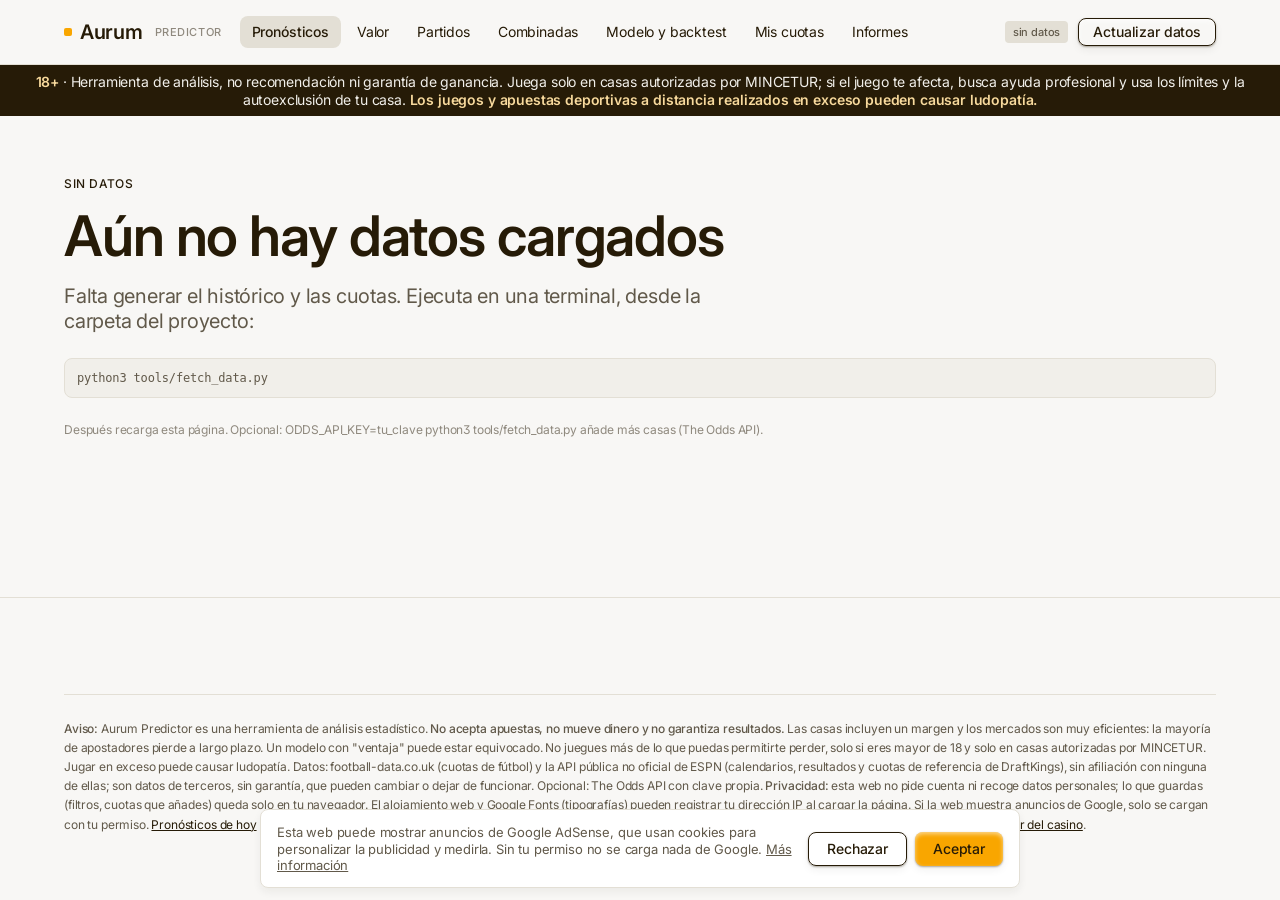
==== commit 17d91d81: "Informes" ====
--- a/index.html
+++ b/index.html
@@ -25,6 +25,7 @@
         <a href="#/combinadas" data-r="combinadas">Combinadas</a>
         <a href="#/modelo" data-r="modelo">Modelo y backtest</a>
         <a href="#/cuotas" data-r="cuotas">Mis cuotas</a>
+        <a href="informes/">Informes</a>
       </nav>
       <div class="top-actions"><span class="tag" id="fresh" title="Antigüedad de los datos">cargando…</span><button class="btn btn-ghost" id="refresh" style="padding:6px 14px" title="Descarga cuotas, calendarios y resultados nuevos">Actualizar datos</button></div>
       <button class="icon-btn menu-btn" id="menu" aria-label="Menú" aria-expanded="false">☰</button>
@@ -37,7 +38,7 @@
 
   <footer class="foot">
     <div class="wrap">
-      <p class="legal"><b>Aviso:</b> Aurum Predictor es una herramienta de análisis estadístico. <b>No acepta apuestas, no mueve dinero y no garantiza resultados.</b> Las casas incluyen un margen y los mercados son muy eficientes: la mayoría de apostadores pierde a largo plazo. Un modelo con "ventaja" puede estar equivocado. No juegues más de lo que puedas permitirte perder, solo si eres mayor de 18 y solo en casas autorizadas por MINCETUR. Jugar en exceso puede causar ludopatía. Datos: football-data.co.uk (cuotas de fútbol) y la API pública no oficial de ESPN (calendarios, resultados y cuotas de referencia de DraftKings), sin afiliación con ninguna de ellas; son datos de terceros, sin garantía, que pueden cambiar o dejar de funcionar. Opcional: The Odds API con clave propia. <b>Privacidad:</b> esta web no pide cuenta ni recoge datos personales; lo que guardas (filtros, cuotas que añades) queda solo en tu navegador. El alojamiento web y Google Fonts (tipografías) pueden registrar tu dirección IP al cargar la página. Si la web muestra anuncios de Google, solo se cargan con tu permiso. <a href="pronosticos-hoy/" style="text-decoration:underline">Pronósticos de hoy</a> · <a href="pronosticos-manana/" style="text-decoration:underline">de mañana</a> · <a href="ligas/" style="text-decoration:underline">Pronósticos por liga</a> · <a href="guias/" style="text-decoration:underline">Guías</a> · <a href="metodologia/" style="text-decoration:underline">Metodología</a> · <a href="acerca/" style="text-decoration:underline">Acerca de</a> · <a href="contacto/" style="text-decoration:underline">Contacto</a> · <a href="privacidad.html" style="text-decoration:underline">Privacidad y cookies</a> · <a href="#" id="cookie-settings" hidden style="text-decoration:underline">Cookies</a> · <a href="casino.html" style="text-decoration:underline">Prototipo anterior del casino</a>.</p>
+      <p class="legal"><b>Aviso:</b> Aurum Predictor es una herramienta de análisis estadístico. <b>No acepta apuestas, no mueve dinero y no garantiza resultados.</b> Las casas incluyen un margen y los mercados son muy eficientes: la mayoría de apostadores pierde a largo plazo. Un modelo con "ventaja" puede estar equivocado. No juegues más de lo que puedas permitirte perder, solo si eres mayor de 18 y solo en casas autorizadas por MINCETUR. Jugar en exceso puede causar ludopatía. Datos: football-data.co.uk (cuotas de fútbol) y la API pública no oficial de ESPN (calendarios, resultados y cuotas de referencia de DraftKings), sin afiliación con ninguna de ellas; son datos de terceros, sin garantía, que pueden cambiar o dejar de funcionar. Opcional: The Odds API con clave propia. <b>Privacidad:</b> esta web no pide cuenta ni recoge datos personales; lo que guardas (filtros, cuotas que añades) queda solo en tu navegador. El alojamiento web y Google Fonts (tipografías) pueden registrar tu dirección IP al cargar la página. Si la web muestra anuncios de Google, solo se cargan con tu permiso. <a href="pronosticos-hoy/" style="text-decoration:underline">Pronósticos de hoy</a> · <a href="pronosticos-manana/" style="text-decoration:underline">de mañana</a> · <a href="ligas/" style="text-decoration:underline">Pronósticos por liga</a> · <a href="guias/" style="text-decoration:underline">Guías</a> · <a href="informes/" style="text-decoration:underline">Informes</a> · <a href="metodologia/" style="text-decoration:underline">Metodología</a> · <a href="acerca/" style="text-decoration:underline">Acerca de</a> · <a href="contacto/" style="text-decoration:underline">Contacto</a> · <a href="privacidad.html" style="text-decoration:underline">Privacidad y cookies</a> · <a href="#" id="cookie-settings" hidden style="text-decoration:underline">Cookies</a> · <a href="casino.html" style="text-decoration:underline">Prototipo anterior del casino</a>.</p>
     </div>
   </footer>
 
--- a/css/styles.css
+++ b/css/styles.css
@@ -280,10 +280,12 @@
 .bj-actions { display: grid; grid-template-columns: repeat(3, 1fr); gap: 8px; }
 
 /* ---------- Responsive ---------- */
-@media (max-width: 960px) {
+@media (max-width: 1200px) {
   nav.main { display: none; }
   nav.main.open { display: flex; position: absolute; top: 64px; left: 0; right: 0; flex-direction: column; background: var(--obsidian); padding: 8px 24px 16px; border-bottom: 1px solid var(--graphite); }
   .menu-btn { display: inline-block; margin-left: auto; }
+}
+@media (max-width: 960px) {
   .top-in { gap: 12px; }
   .hero { padding-top: 48px; } .hero-in { grid-template-columns: 1fr; }
   .stats { grid-template-columns: repeat(2, 1fr); }
